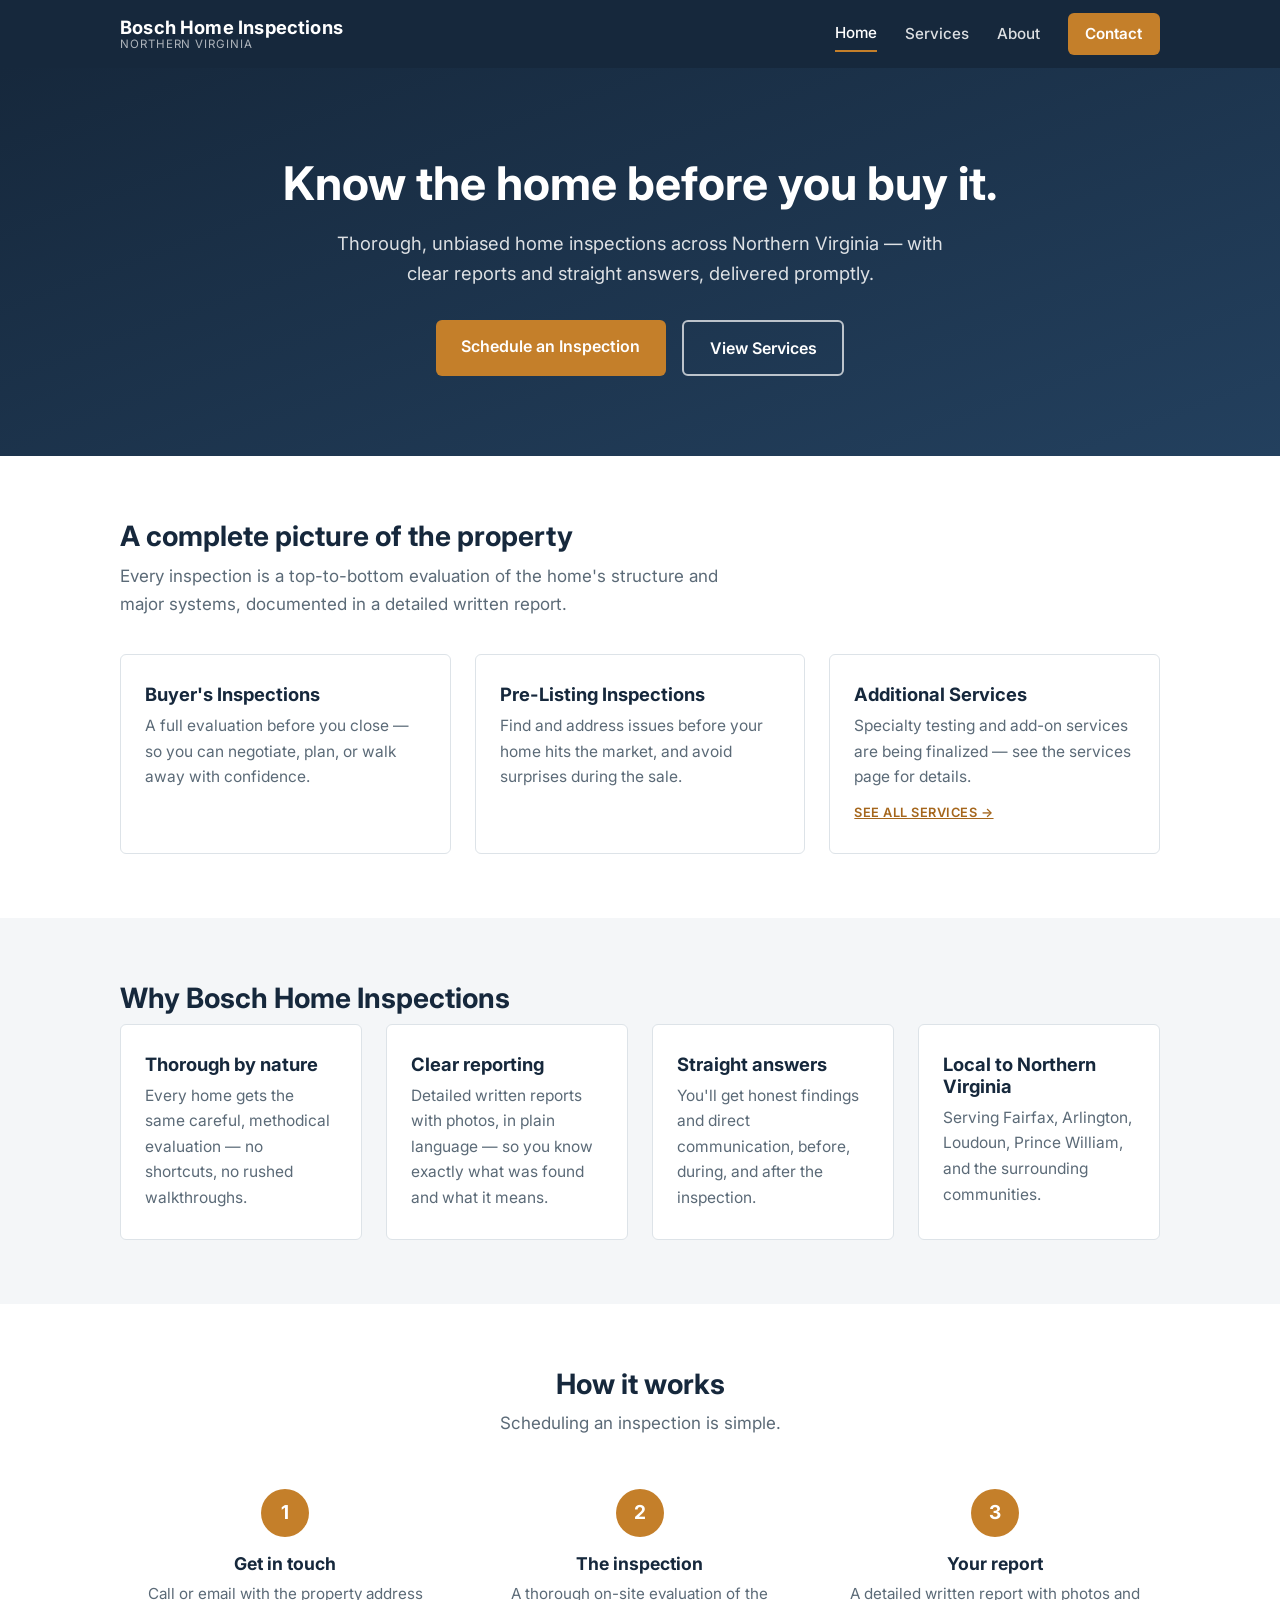
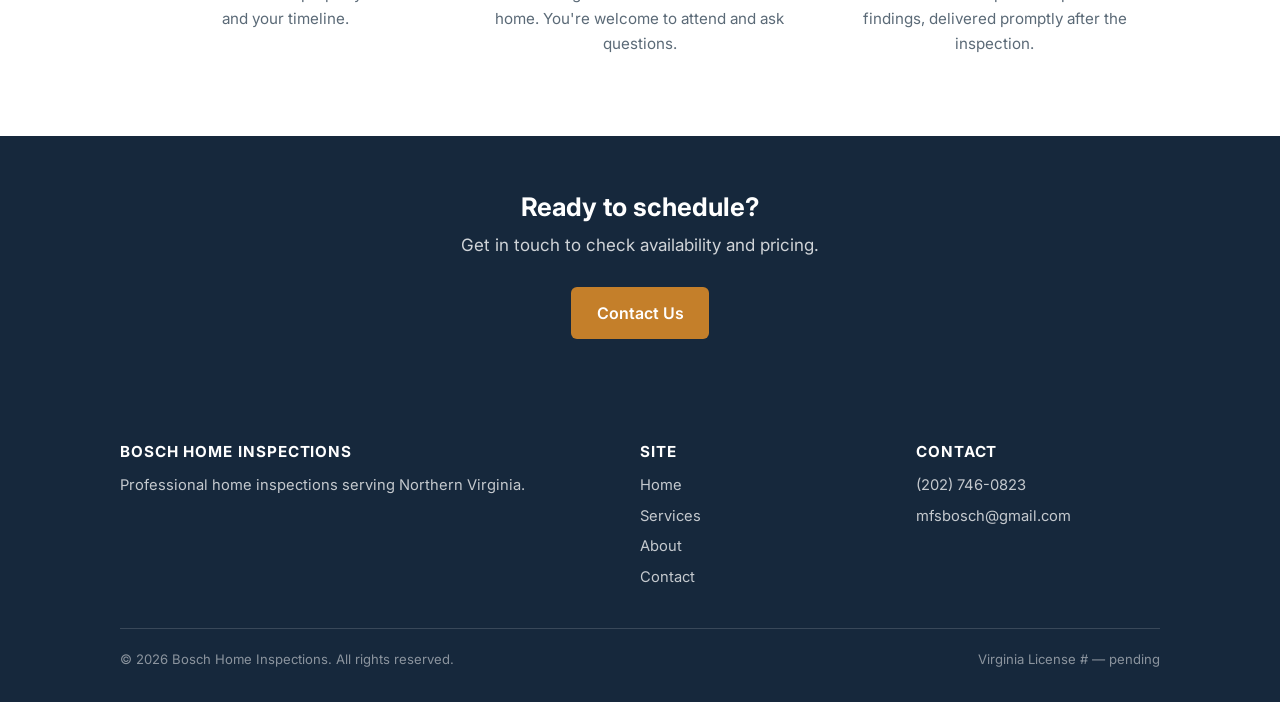
==== index.html @ d7fa2a2c "initial commit" ====
<!DOCTYPE html>
<html lang="en">
<head>
  <meta charset="UTF-8">
  <meta name="viewport" content="width=device-width, initial-scale=1.0">
  <title>Bosch Home Inspections | Home Inspector in Northern Virginia</title>
  <meta name="description" content="Thorough, professional home inspections across Northern Virginia. Clear reports, straight answers. Schedule with Bosch Home Inspections.">
  <link rel="preconnect" href="https://fonts.googleapis.com">
  <link rel="preconnect" href="https://fonts.gstatic.com" crossorigin>
  <link href="https://fonts.googleapis.com/css2?family=Inter:wght@400;500;600;700&display=swap" rel="stylesheet">
  <link rel="stylesheet" href="css/styles.css">
</head>
<body>

  <header class="site-header">
    <div class="container">
      <a class="logo" href="index.html">Bosch Home Inspections<span>Northern Virginia</span></a>
      <button class="nav-toggle" aria-label="Toggle navigation" aria-expanded="false">
        <span></span><span></span><span></span>
      </button>
      <nav class="site-nav" aria-label="Main navigation">
        <a href="index.html" aria-current="page">Home</a>
        <a href="services.html">Services</a>
        <a href="about.html">About</a>
        <a href="contact.html" class="nav-cta">Contact</a>
      </nav>
    </div>
  </header>

  <main>

    <section class="hero">
      <div class="container">
        <h1>Know the home before you buy it.</h1>
        <p>Thorough, unbiased home inspections across Northern Virginia — with clear reports and straight answers, delivered promptly.</p>
        <div class="hero-actions">
          <a class="btn btn-primary" href="contact.html">Schedule an Inspection</a>
          <a class="btn btn-outline" href="services.html">View Services</a>
        </div>
      </div>
    </section>

    <section class="section">
      <div class="container">
        <h2 class="section-title">A complete picture of the property</h2>
        <p class="section-lede">Every inspection is a top-to-bottom evaluation of the home's structure and major systems, documented in a detailed written report.</p>
        <div class="grid grid-3">
          <div class="card">
            <h3>Buyer's Inspections</h3>
            <p>A full evaluation before you close — so you can negotiate, plan, or walk away with confidence.</p>
          </div>
          <div class="card">
            <h3>Pre-Listing Inspections</h3>
            <p>Find and address issues before your home hits the market, and avoid surprises during the sale.</p>
          </div>
          <div class="card">
            <h3>Additional Services</h3>
            <p>Specialty testing and add-on services are being finalized — see the services page for details.</p>
            <a class="card-note" href="services.html">See all services →</a>
          </div>
        </div>
      </div>
    </section>

    <section class="section section-alt">
      <div class="container">
        <h2 class="section-title">Why Bosch Home Inspections</h2>
        <div class="grid grid-4">
          <div class="card">
            <h3>Thorough by nature</h3>
            <p>Every home gets the same careful, methodical evaluation — no shortcuts, no rushed walkthroughs.</p>
          </div>
          <div class="card">
            <h3>Clear reporting</h3>
            <p>Detailed written reports with photos, in plain language — so you know exactly what was found and what it means.</p>
          </div>
          <div class="card">
            <h3>Straight answers</h3>
            <p>You'll get honest findings and direct communication, before, during, and after the inspection.</p>
          </div>
          <div class="card">
            <h3>Local to Northern Virginia</h3>
            <p>Serving Fairfax, Arlington, Loudoun, Prince William, and the surrounding communities.</p>
          </div>
        </div>
      </div>
    </section>

    <section class="section section-center">
      <div class="container">
        <h2 class="section-title">How it works</h2>
        <p class="section-lede">Scheduling an inspection is simple.</p>
        <div class="grid grid-3">
          <div class="step">
            <div class="step-number">1</div>
            <h3>Get in touch</h3>
            <p>Call or email with the property address and your timeline.</p>
          </div>
          <div class="step">
            <div class="step-number">2</div>
            <h3>The inspection</h3>
            <p>A thorough on-site evaluation of the home. You're welcome to attend and ask questions.</p>
          </div>
          <div class="step">
            <div class="step-number">3</div>
            <h3>Your report</h3>
            <p>A detailed written report with photos and findings, delivered promptly after the inspection.</p>
          </div>
        </div>
      </div>
    </section>

    <section class="cta-band">
      <div class="container">
        <h2>Ready to schedule?</h2>
        <p>Get in touch to check availability and pricing.</p>
        <a class="btn btn-primary" href="contact.html">Contact Us</a>
      </div>
    </section>

  </main>

  <footer class="site-footer">
    <div class="container">
      <div class="footer-grid">
        <div>
          <h4>Bosch Home Inspections</h4>
          <p>Professional home inspections serving Northern Virginia.</p>
        </div>
        <div>
          <h4>Site</h4>
          <ul>
            <li><a href="index.html">Home</a></li>
            <li><a href="services.html">Services</a></li>
            <li><a href="about.html">About</a></li>
            <li><a href="contact.html">Contact</a></li>
          </ul>
        </div>
        <div>
          <h4>Contact</h4>
          <ul>
            <li><a href="tel:+12027460823">(202) 746-0823</a></li>
            <li><a href="mailto:mfsbosch@gmail.com">mfsbosch@gmail.com</a></li>
          </ul>
        </div>
      </div>
      <div class="footer-bottom">
        <span>&copy; 2026 Bosch Home Inspections. All rights reserved.</span>
        <span>Virginia License # — pending</span>
      </div>
    </div>
  </footer>

  <script>
    const toggle = document.querySelector('.nav-toggle');
    const nav = document.querySelector('.site-nav');
    toggle.addEventListener('click', () => {
      const open = nav.classList.toggle('open');
      toggle.setAttribute('aria-expanded', open);
    });
  </script>
</body>
</html>
---- css/styles.css ----
/* ==========================================================================
   Bosch Home Inspections — Shared Stylesheet
   --------------------------------------------------------------------------
   Brand tokens live in :root below. When final branding lands, swap the
   values there (colors, fonts) and the whole site updates.
   ========================================================================== */

:root {
  /* Brand colors — placeholder palette, swap when branding is final */
  --color-primary: #16283c;      /* deep navy — headers, footer, headings */
  --color-primary-light: #23405e;
  --color-accent: #c47f2a;       /* warm amber — CTAs, highlights */
  --color-accent-dark: #a5661c;
  --color-bg: #ffffff;
  --color-bg-alt: #f4f6f8;       /* alternating section background */
  --color-text: #2a3540;
  --color-text-muted: #5b6a77;
  --color-border: #dde3e8;

  /* Typography */
  --font-heading: "Inter", -apple-system, BlinkMacSystemFont, "Segoe UI", sans-serif;
  --font-body: "Inter", -apple-system, BlinkMacSystemFont, "Segoe UI", sans-serif;

  /* Layout */
  --container-max: 1080px;
  --radius: 6px;
}

/* ---- Reset / base ---- */

*,
*::before,
*::after {
  box-sizing: border-box;
  margin: 0;
  padding: 0;
}

html {
  scroll-behavior: smooth;
}

body {
  font-family: var(--font-body);
  font-size: 1.0625rem;
  line-height: 1.65;
  color: var(--color-text);
  background: var(--color-bg);
  -webkit-font-smoothing: antialiased;
}

img {
  max-width: 100%;
  display: block;
}

a {
  color: var(--color-accent-dark);
}

h1, h2, h3, h4 {
  font-family: var(--font-heading);
  color: var(--color-primary);
  line-height: 1.2;
  font-weight: 700;
}

.container {
  max-width: var(--container-max);
  margin: 0 auto;
  padding: 0 1.25rem;
}

/* ---- Header / navigation ---- */

.site-header {
  background: var(--color-primary);
  position: sticky;
  top: 0;
  z-index: 100;
}

.site-header .container {
  display: flex;
  align-items: center;
  justify-content: space-between;
  min-height: 68px;
  gap: 1rem;
}

.logo {
  color: #ffffff;
  text-decoration: none;
  font-family: var(--font-heading);
  font-weight: 700;
  font-size: 1.15rem;
  letter-spacing: 0.01em;
  line-height: 1.2;
}

.logo span {
  display: block;
  font-size: 0.72rem;
  font-weight: 400;
  color: rgba(255, 255, 255, 0.65);
  letter-spacing: 0.08em;
  text-transform: uppercase;
}

.nav-toggle {
  display: none;
  background: none;
  border: none;
  cursor: pointer;
  padding: 0.5rem;
}

.nav-toggle span {
  display: block;
  width: 24px;
  height: 2px;
  background: #ffffff;
  margin: 5px 0;
}

.site-nav {
  display: flex;
  align-items: center;
  gap: 1.75rem;
}

.site-nav a {
  color: rgba(255, 255, 255, 0.85);
  text-decoration: none;
  font-size: 0.95rem;
  font-weight: 500;
  padding: 0.25rem 0;
}

.site-nav a:hover,
.site-nav a[aria-current="page"] {
  color: #ffffff;
  border-bottom: 2px solid var(--color-accent);
}

.site-nav .nav-cta {
  background: var(--color-accent);
  color: #ffffff;
  padding: 0.5rem 1.1rem;
  border-radius: var(--radius);
  border-bottom: none;
  font-weight: 600;
}

.site-nav .nav-cta:hover {
  background: var(--color-accent-dark);
  border-bottom: none;
}

/* ---- Hero ---- */

.hero {
  background: linear-gradient(160deg, var(--color-primary) 0%, var(--color-primary-light) 100%);
  color: #ffffff;
  padding: 5.5rem 0 5rem;
  text-align: center;
}

.hero h1 {
  color: #ffffff;
  font-size: clamp(1.9rem, 4.5vw, 2.9rem);
  max-width: 720px;
  margin: 0 auto 1rem;
}

.hero p {
  font-size: 1.15rem;
  color: rgba(255, 255, 255, 0.85);
  max-width: 620px;
  margin: 0 auto 2rem;
}

.hero-actions {
  display: flex;
  gap: 1rem;
  justify-content: center;
  flex-wrap: wrap;
}

/* Page-top hero variant for interior pages */
.page-hero {
  background: linear-gradient(160deg, var(--color-primary) 0%, var(--color-primary-light) 100%);
  color: #ffffff;
  padding: 3.25rem 0;
}

.page-hero h1 {
  color: #ffffff;
  font-size: clamp(1.7rem, 3.5vw, 2.3rem);
}

.page-hero p {
  color: rgba(255, 255, 255, 0.85);
  max-width: 640px;
  margin-top: 0.5rem;
}

/* ---- Buttons ---- */

.btn {
  display: inline-block;
  padding: 0.8rem 1.6rem;
  border-radius: var(--radius);
  font-weight: 600;
  font-size: 1rem;
  text-decoration: none;
  transition: background 0.15s ease;
}

.btn-primary {
  background: var(--color-accent);
  color: #ffffff;
}

.btn-primary:hover {
  background: var(--color-accent-dark);
}

.btn-outline {
  border: 2px solid rgba(255, 255, 255, 0.7);
  color: #ffffff;
}

.btn-outline:hover {
  border-color: #ffffff;
  background: rgba(255, 255, 255, 0.08);
}

/* ---- Sections ---- */

.section {
  padding: 4rem 0;
}

.section-alt {
  background: var(--color-bg-alt);
}

.section-title {
  font-size: 1.75rem;
  margin-bottom: 0.5rem;
}

.section-lede {
  color: var(--color-text-muted);
  max-width: 640px;
  margin-bottom: 2.25rem;
}

.section-center {
  text-align: center;
}

.section-center .section-lede {
  margin-left: auto;
  margin-right: auto;
}

/* ---- Card grids ---- */

.grid {
  display: grid;
  gap: 1.5rem;
}

.grid-3 {
  grid-template-columns: repeat(3, 1fr);
}

.grid-4 {
  grid-template-columns: repeat(4, 1fr);
}

.card {
  background: var(--color-bg);
  border: 1px solid var(--color-border);
  border-radius: var(--radius);
  padding: 1.75rem 1.5rem;
}

.card h3 {
  font-size: 1.15rem;
  margin-bottom: 0.5rem;
}

.card p {
  font-size: 0.97rem;
  color: var(--color-text-muted);
}

.card .card-note {
  display: inline-block;
  margin-top: 0.75rem;
  font-size: 0.8rem;
  font-weight: 600;
  letter-spacing: 0.04em;
  text-transform: uppercase;
  color: var(--color-accent-dark);
}

/* ---- Steps (how it works) ---- */

.step {
  text-align: center;
  padding: 1rem;
}

.step-number {
  display: inline-flex;
  align-items: center;
  justify-content: center;
  width: 48px;
  height: 48px;
  border-radius: 50%;
  background: var(--color-accent);
  color: #ffffff;
  font-weight: 700;
  font-size: 1.2rem;
  margin-bottom: 1rem;
}

.step h3 {
  font-size: 1.1rem;
  margin-bottom: 0.4rem;
}

.step p {
  font-size: 0.95rem;
  color: var(--color-text-muted);
}

/* ---- Checklist (what's covered) ---- */

.checklist {
  list-style: none;
  display: grid;
  grid-template-columns: repeat(2, 1fr);
  gap: 0.6rem 2rem;
  margin-top: 1rem;
}

.checklist li {
  padding-left: 1.7rem;
  position: relative;
}

.checklist li::before {
  content: "✓";
  position: absolute;
  left: 0;
  color: var(--color-accent-dark);
  font-weight: 700;
}

/* ---- CTA band ---- */

.cta-band {
  background: var(--color-primary);
  color: #ffffff;
  text-align: center;
  padding: 3.5rem 0;
}

.cta-band h2 {
  color: #ffffff;
  font-size: 1.6rem;
  margin-bottom: 0.5rem;
}

.cta-band p {
  color: rgba(255, 255, 255, 0.8);
  margin-bottom: 1.75rem;
}

/* ---- Contact page ---- */

.contact-methods {
  display: grid;
  grid-template-columns: repeat(2, 1fr);
  gap: 1.5rem;
  margin-top: 2rem;
}

.contact-card {
  border: 1px solid var(--color-border);
  border-radius: var(--radius);
  padding: 2rem 1.75rem;
  text-align: center;
}

.contact-card h3 {
  font-size: 1.05rem;
  text-transform: uppercase;
  letter-spacing: 0.06em;
  color: var(--color-text-muted);
  font-weight: 600;
  margin-bottom: 0.6rem;
}

.contact-card a {
  font-size: 1.35rem;
  font-weight: 700;
  color: var(--color-primary);
  text-decoration: none;
}

.contact-card a:hover {
  color: var(--color-accent-dark);
}

.contact-card p {
  margin-top: 0.5rem;
  font-size: 0.95rem;
  color: var(--color-text-muted);
}

/* ---- Detail lists (about page) ---- */

.detail-block {
  margin-top: 2rem;
  padding-top: 2rem;
  border-top: 1px solid var(--color-border);
}

.detail-block h2 {
  font-size: 1.35rem;
  margin-bottom: 0.75rem;
}

.placeholder-tag {
  display: inline-block;
  background: var(--color-bg-alt);
  border: 1px dashed var(--color-border);
  border-radius: var(--radius);
  color: var(--color-text-muted);
  font-size: 0.85rem;
  padding: 0.35rem 0.75rem;
}

/* ---- Footer ---- */

.site-footer {
  background: var(--color-primary);
  color: rgba(255, 255, 255, 0.75);
  padding: 3rem 0 2rem;
  font-size: 0.92rem;
}

.footer-grid {
  display: grid;
  grid-template-columns: 2fr 1fr 1fr;
  gap: 2rem;
  margin-bottom: 2rem;
}

.site-footer h4 {
  color: #ffffff;
  font-size: 0.95rem;
  text-transform: uppercase;
  letter-spacing: 0.06em;
  margin-bottom: 0.75rem;
}

.site-footer a {
  color: rgba(255, 255, 255, 0.75);
  text-decoration: none;
}

.site-footer a:hover {
  color: #ffffff;
}

.site-footer ul {
  list-style: none;
}

.site-footer li {
  margin-bottom: 0.4rem;
}

.footer-bottom {
  border-top: 1px solid rgba(255, 255, 255, 0.15);
  padding-top: 1.25rem;
  font-size: 0.82rem;
  color: rgba(255, 255, 255, 0.5);
  display: flex;
  justify-content: space-between;
  flex-wrap: wrap;
  gap: 0.5rem;
}

/* ---- Responsive ---- */

@media (max-width: 860px) {
  .grid-3,
  .grid-4 {
    grid-template-columns: repeat(2, 1fr);
  }

  .footer-grid {
    grid-template-columns: 1fr;
  }
}

@media (max-width: 640px) {
  .nav-toggle {
    display: block;
  }

  .site-nav {
    display: none;
    position: absolute;
    top: 68px;
    left: 0;
    right: 0;
    background: var(--color-primary);
    flex-direction: column;
    align-items: flex-start;
    padding: 1rem 1.25rem 1.5rem;
    gap: 1rem;
    border-top: 1px solid rgba(255, 255, 255, 0.15);
  }

  .site-nav.open {
    display: flex;
  }

  .grid-3,
  .grid-4,
  .checklist,
  .contact-methods {
    grid-template-columns: 1fr;
  }

  .hero {
    padding: 4rem 0 3.5rem;
  }
}
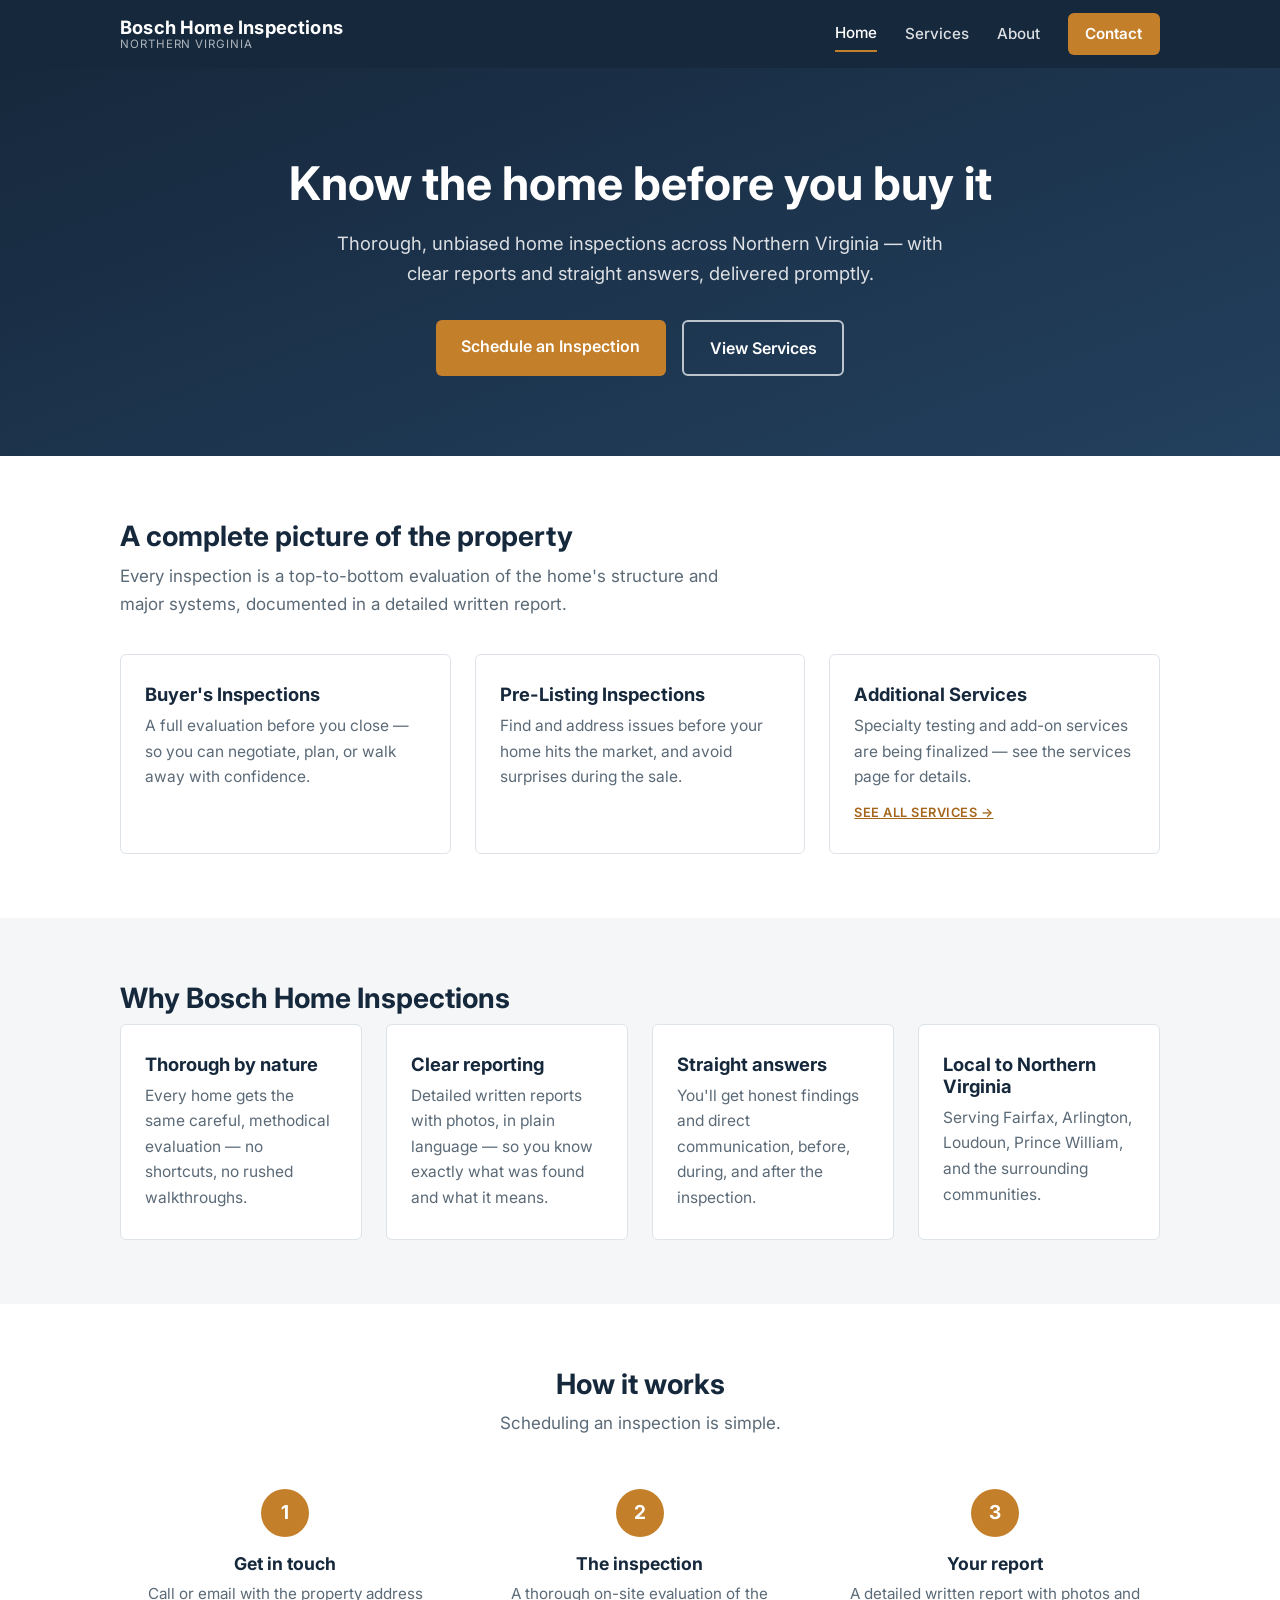
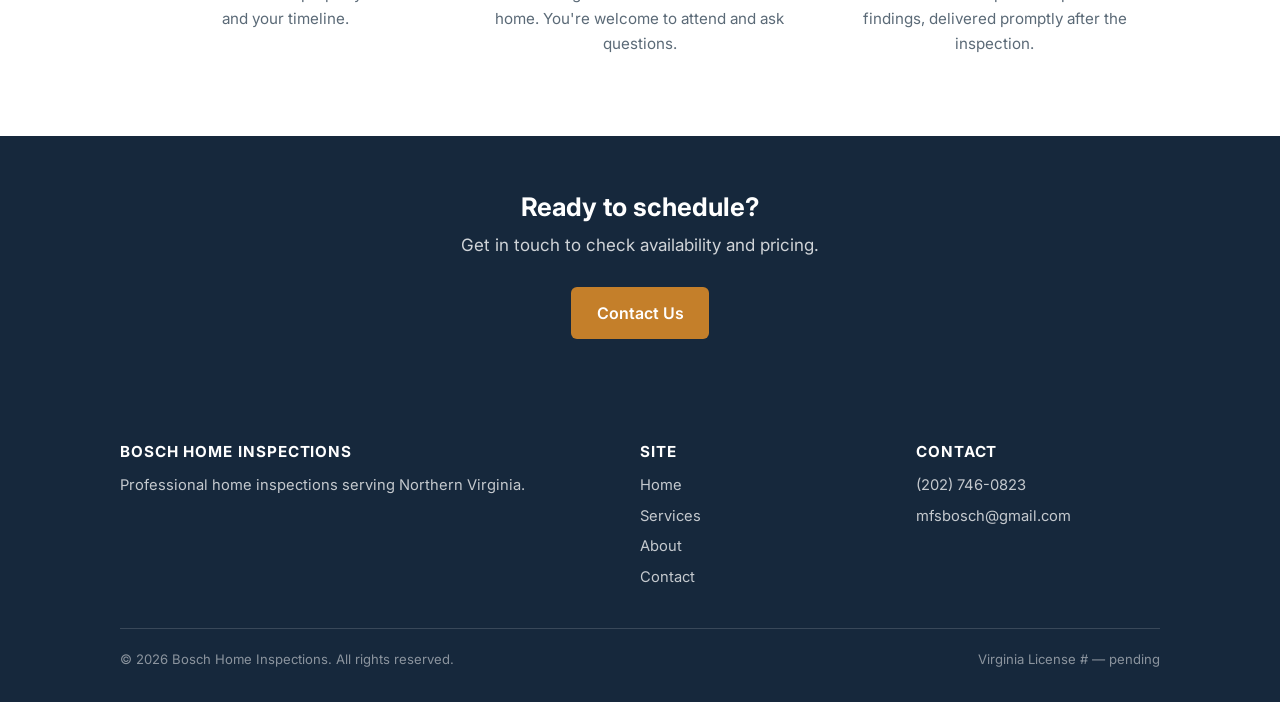
==== commit b4528304: "updated text size" ====
--- a/index.html
+++ b/index.html
@@ -31,7 +31,7 @@
 
     <section class="hero">
       <div class="container">
-        <h1>Know the home before you buy it.</h1>
+        <h1>Know the home before you&nbsp;buy&nbsp;it</h1>
         <p>Thorough, unbiased home inspections across Northern Virginia — with clear reports and straight answers, delivered promptly.</p>
         <div class="hero-actions">
           <a class="btn btn-primary" href="contact.html">Schedule an Inspection</a>
--- a/css/styles.css
+++ b/css/styles.css
@@ -169,8 +169,9 @@
 .hero h1 {
   color: #ffffff;
   font-size: clamp(1.9rem, 4.5vw, 2.9rem);
-  max-width: 720px;
+  max-width: 900px;
   margin: 0 auto 1rem;
+  text-wrap: balance;
 }
 
 .hero p {
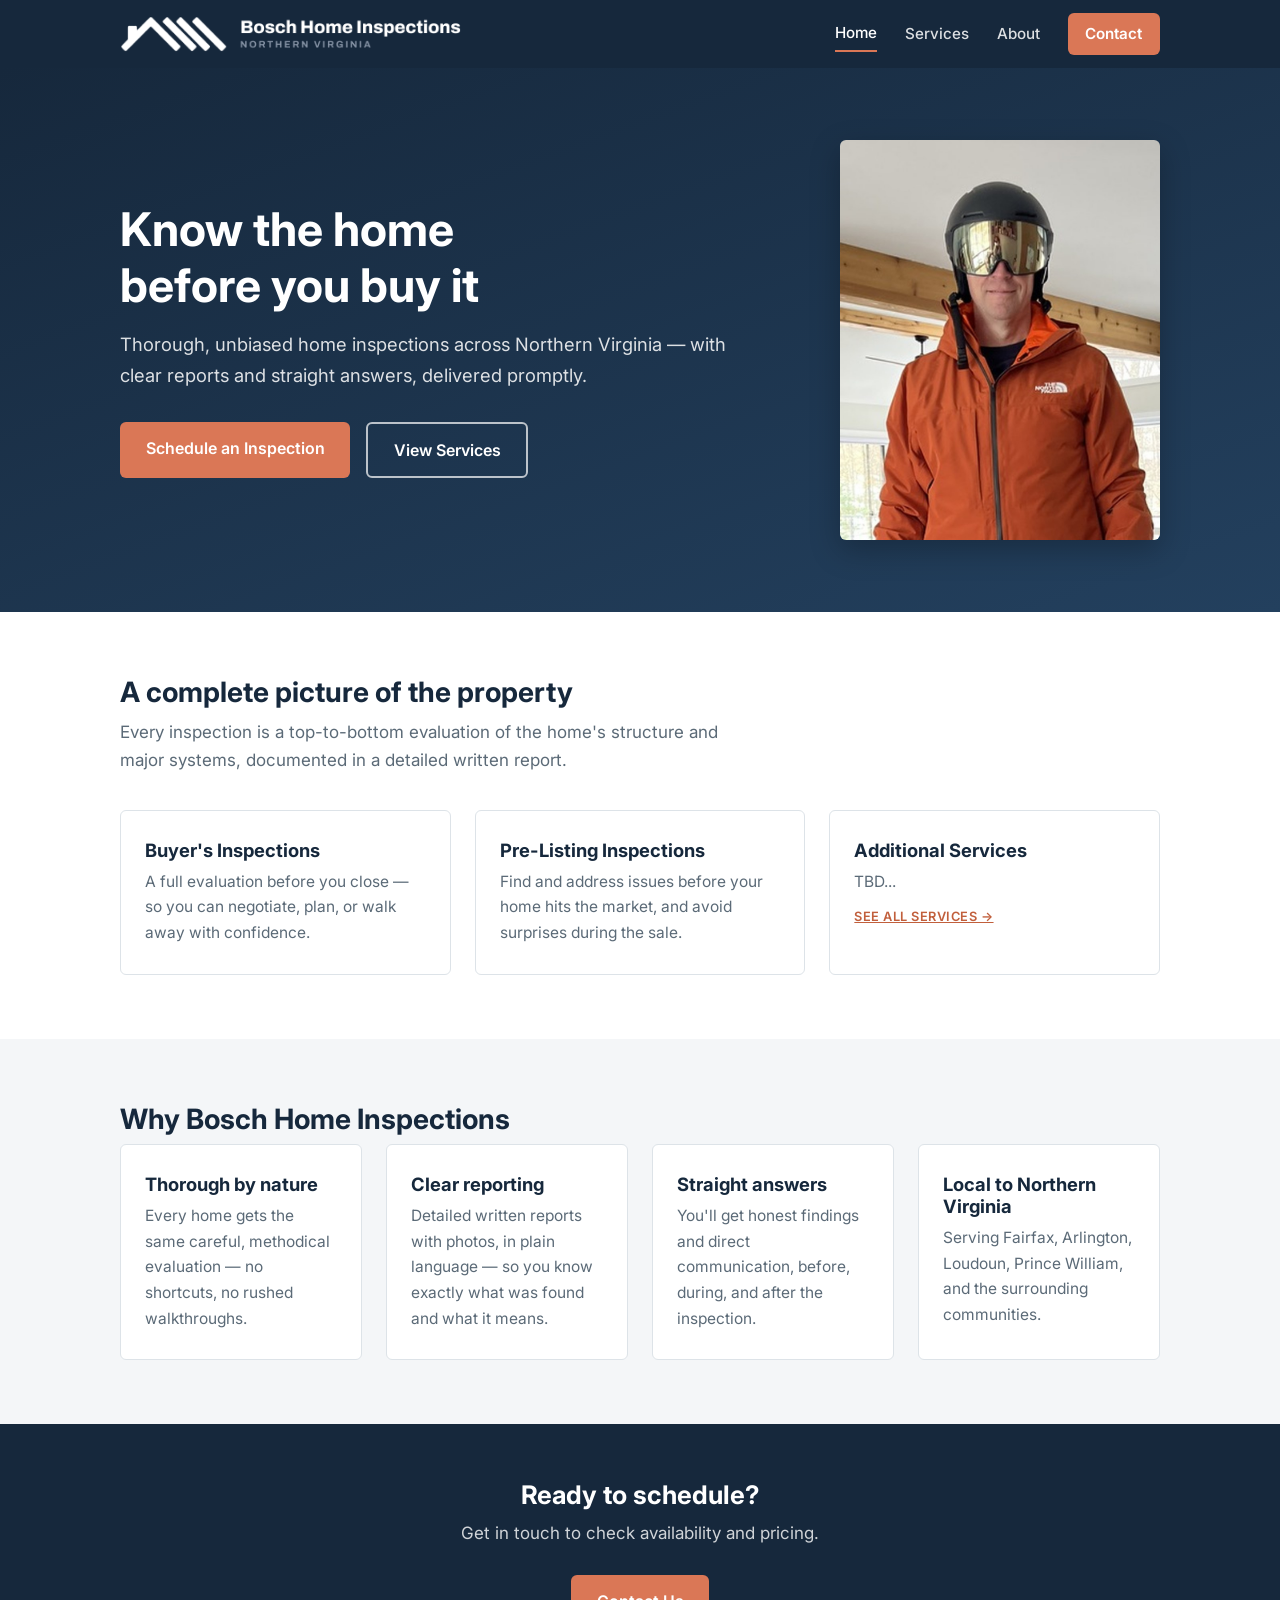
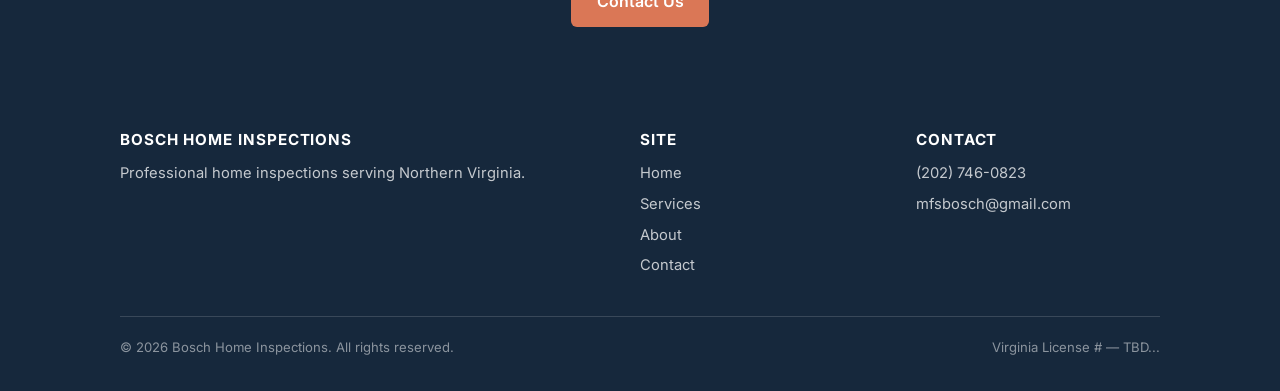
==== commit d7c9a12d: "major updates" ====
--- a/index.html
+++ b/index.html
@@ -14,7 +14,7 @@
 
   <header class="site-header">
     <div class="container">
-      <a class="logo" href="index.html">Bosch Home Inspections<span>Northern Virginia</span></a>
+      <a class="logo" href="index.html"><img src="images/logo-white.png" alt="Bosch Home Inspections — Northern Virginia"></a>
       <button class="nav-toggle" aria-label="Toggle navigation" aria-expanded="false">
         <span></span><span></span><span></span>
       </button>
@@ -30,12 +30,17 @@
   <main>
 
     <section class="hero">
-      <div class="container">
-        <h1>Know the home before you&nbsp;buy&nbsp;it</h1>
-        <p>Thorough, unbiased home inspections across Northern Virginia — with clear reports and straight answers, delivered promptly.</p>
-        <div class="hero-actions">
-          <a class="btn btn-primary" href="contact.html">Schedule an Inspection</a>
-          <a class="btn btn-outline" href="services.html">View Services</a>
+      <div class="container hero-layout">
+        <div class="hero-text">
+          <h1>Know the home before you&nbsp;buy&nbsp;it</h1>
+          <p>Thorough, unbiased home inspections across Northern Virginia — with clear reports and straight answers, delivered promptly.</p>
+          <div class="hero-actions">
+            <a class="btn btn-primary" href="contact.html">Schedule an Inspection</a>
+            <a class="btn btn-outline" href="services.html">View Services</a>
+          </div>
+        </div>
+        <div class="hero-photo">
+          <img src="images/michael.jpg" alt="Michael Bosch, home inspector" width="800" height="1000">
         </div>
       </div>
     </section>
@@ -55,7 +60,7 @@
           </div>
           <div class="card">
             <h3>Additional Services</h3>
-            <p>Specialty testing and add-on services are being finalized — see the services page for details.</p>
+            <p>TBD...</p>
             <a class="card-note" href="services.html">See all services →</a>
           </div>
         </div>
@@ -81,30 +86,6 @@
           <div class="card">
             <h3>Local to Northern Virginia</h3>
             <p>Serving Fairfax, Arlington, Loudoun, Prince William, and the surrounding communities.</p>
-          </div>
-        </div>
-      </div>
-    </section>
-
-    <section class="section section-center">
-      <div class="container">
-        <h2 class="section-title">How it works</h2>
-        <p class="section-lede">Scheduling an inspection is simple.</p>
-        <div class="grid grid-3">
-          <div class="step">
-            <div class="step-number">1</div>
-            <h3>Get in touch</h3>
-            <p>Call or email with the property address and your timeline.</p>
-          </div>
-          <div class="step">
-            <div class="step-number">2</div>
-            <h3>The inspection</h3>
-            <p>A thorough on-site evaluation of the home. You're welcome to attend and ask questions.</p>
-          </div>
-          <div class="step">
-            <div class="step-number">3</div>
-            <h3>Your report</h3>
-            <p>A detailed written report with photos and findings, delivered promptly after the inspection.</p>
           </div>
         </div>
       </div>
@@ -146,7 +127,7 @@
       </div>
       <div class="footer-bottom">
         <span>&copy; 2026 Bosch Home Inspections. All rights reserved.</span>
-        <span>Virginia License # — pending</span>
+        <span>Virginia License # — TBD...</span>
       </div>
     </div>
   </footer>
--- a/css/styles.css
+++ b/css/styles.css
@@ -9,8 +9,8 @@
   /* Brand colors — placeholder palette, swap when branding is final */
   --color-primary: #16283c;      /* deep navy — headers, footer, headings */
   --color-primary-light: #23405e;
-  --color-accent: #c47f2a;       /* warm amber — CTAs, highlights */
-  --color-accent-dark: #a5661c;
+  --color-accent: #da7756;       /* warm terracotta — CTAs, highlights */
+  --color-accent-dark: #c15f3c;
   --color-bg: #ffffff;
   --color-bg-alt: #f4f6f8;       /* alternating section background */
   --color-text: #2a3540;
@@ -89,22 +89,21 @@
 }
 
 .logo {
-  color: #ffffff;
-  text-decoration: none;
-  font-family: var(--font-heading);
-  font-weight: 700;
-  font-size: 1.15rem;
-  letter-spacing: 0.01em;
-  line-height: 1.2;
-}
-
-.logo span {
   display: block;
-  font-size: 0.72rem;
-  font-weight: 400;
-  color: rgba(255, 255, 255, 0.65);
-  letter-spacing: 0.08em;
-  text-transform: uppercase;
+  line-height: 0;
+}
+
+.logo img {
+  height: 36px;
+  width: auto;
+}
+
+@media (max-width: 640px) {
+  .logo img {
+    height: 28px;
+    max-width: 62vw;
+    object-fit: contain;
+  }
 }
 
 .nav-toggle {
@@ -162,15 +161,20 @@
 .hero {
   background: linear-gradient(160deg, var(--color-primary) 0%, var(--color-primary-light) 100%);
   color: #ffffff;
-  padding: 5.5rem 0 5rem;
-  text-align: center;
+  padding: 4.5rem 0;
+}
+
+.hero-layout {
+  display: grid;
+  grid-template-columns: 1fr 320px;
+  gap: 3.5rem;
+  align-items: center;
 }
 
 .hero h1 {
   color: #ffffff;
   font-size: clamp(1.9rem, 4.5vw, 2.9rem);
-  max-width: 900px;
-  margin: 0 auto 1rem;
+  margin-bottom: 1rem;
   text-wrap: balance;
 }
 
@@ -178,14 +182,20 @@
   font-size: 1.15rem;
   color: rgba(255, 255, 255, 0.85);
   max-width: 620px;
-  margin: 0 auto 2rem;
+  margin-bottom: 2rem;
 }
 
 .hero-actions {
   display: flex;
   gap: 1rem;
-  justify-content: center;
   flex-wrap: wrap;
+}
+
+.hero-photo img {
+  width: 100%;
+  height: auto;
+  border-radius: var(--radius);
+  box-shadow: 0 10px 30px rgba(0, 0, 0, 0.25);
 }
 
 /* Page-top hero variant for interior pages */
@@ -307,6 +317,34 @@
   letter-spacing: 0.04em;
   text-transform: uppercase;
   color: var(--color-accent-dark);
+}
+
+/* ---- Split section (photo + text) ---- */
+
+.split {
+  display: grid;
+  grid-template-columns: 340px 1fr;
+  gap: 3rem;
+  align-items: center;
+}
+
+.split img {
+  width: 100%;
+  height: auto;
+  border-radius: var(--radius);
+  box-shadow: 0 8px 24px rgba(22, 40, 60, 0.12);
+}
+
+@media (max-width: 720px) {
+  .split {
+    grid-template-columns: 1fr;
+    gap: 1.75rem;
+  }
+
+  .split img {
+    max-width: 340px;
+    margin: 0 auto;
+  }
 }
 
 /* ---- Steps (how it works) ---- */
@@ -544,6 +582,26 @@
   }
 
   .hero {
-    padding: 4rem 0 3.5rem;
-  }
-}
+    padding: 3.5rem 0;
+    text-align: center;
+  }
+
+  .hero-layout {
+    grid-template-columns: 1fr;
+    gap: 2.5rem;
+  }
+
+  .hero p {
+    margin-left: auto;
+    margin-right: auto;
+  }
+
+  .hero-actions {
+    justify-content: center;
+  }
+
+  .hero-photo img {
+    max-width: 300px;
+    margin: 0 auto;
+  }
+}
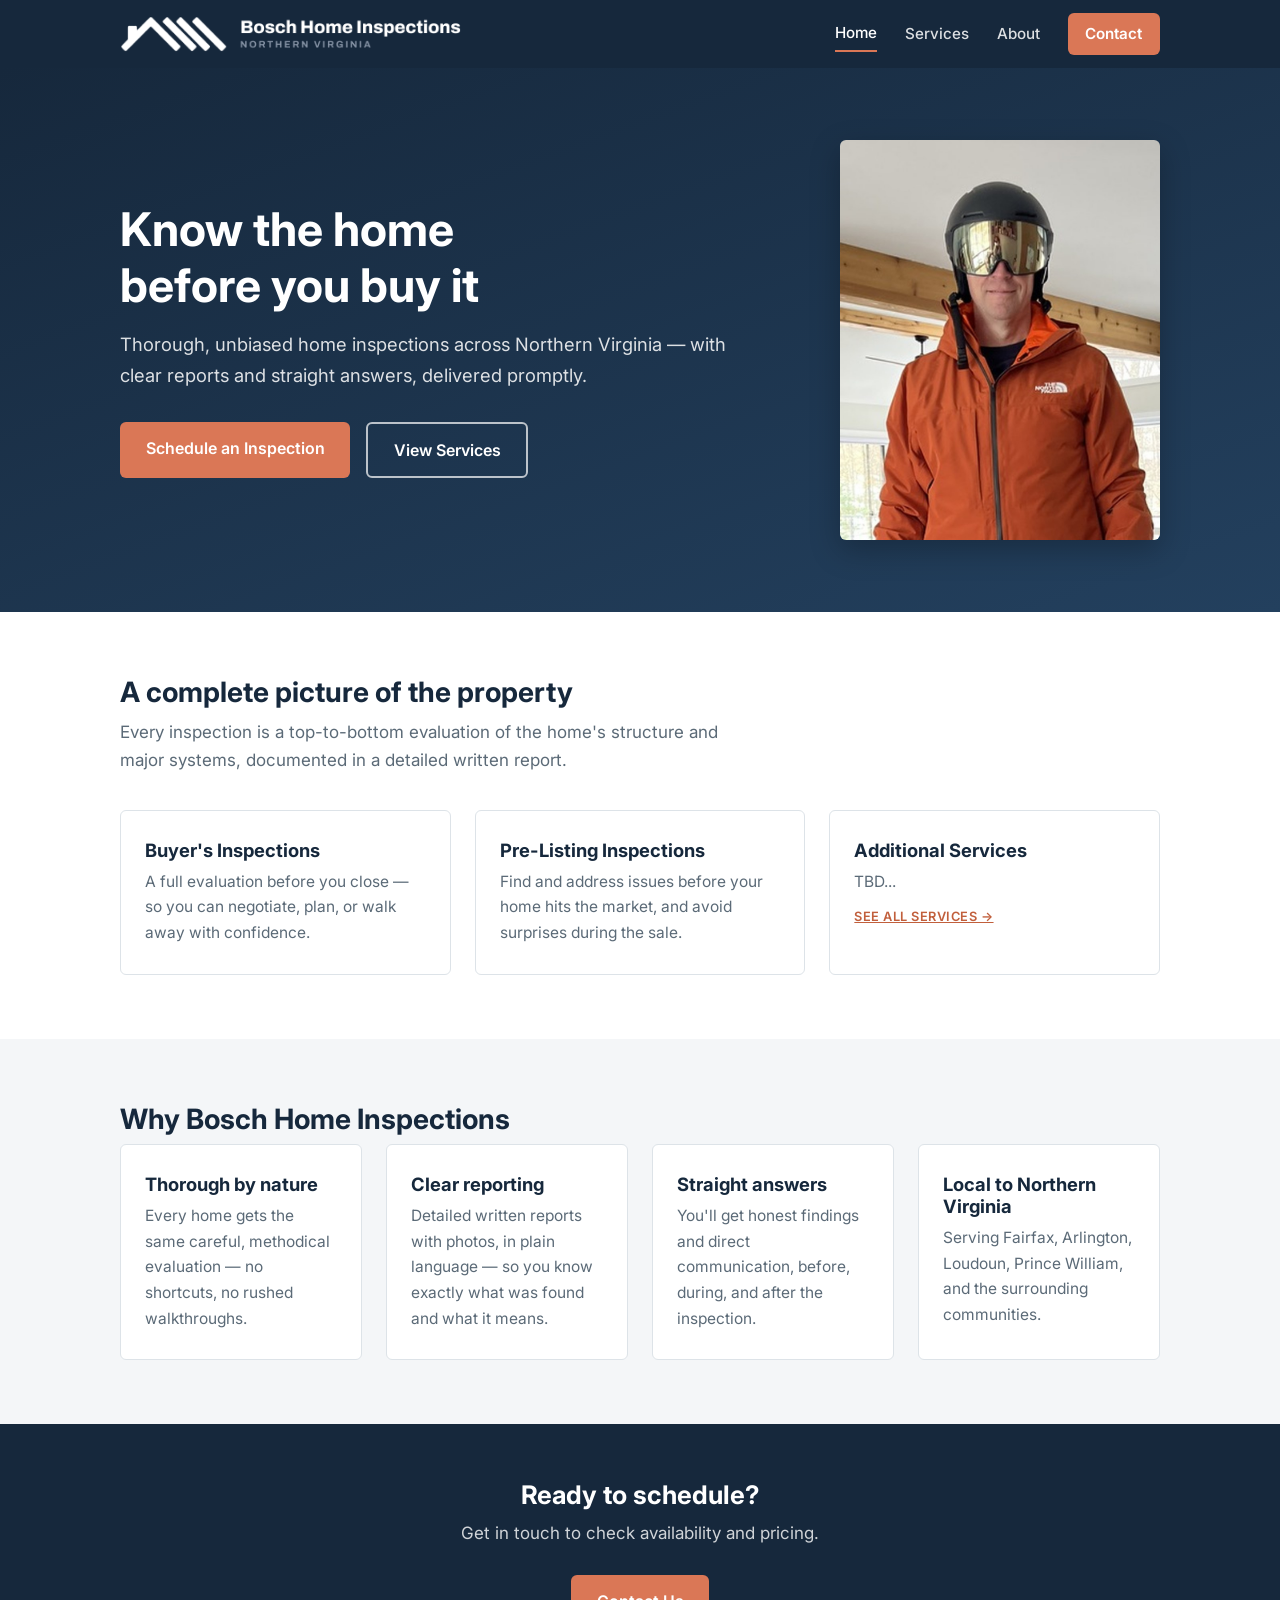
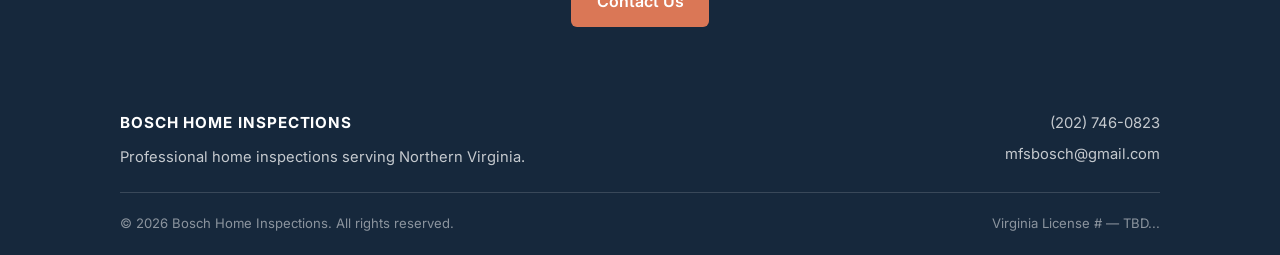
==== commit 52394958: "minor updates" ====
--- a/index.html
+++ b/index.html
@@ -103,27 +103,15 @@
 
   <footer class="site-footer">
     <div class="container">
-      <div class="footer-grid">
+      <div class="footer-main">
         <div>
           <h4>Bosch Home Inspections</h4>
           <p>Professional home inspections serving Northern Virginia.</p>
         </div>
-        <div>
-          <h4>Site</h4>
-          <ul>
-            <li><a href="index.html">Home</a></li>
-            <li><a href="services.html">Services</a></li>
-            <li><a href="about.html">About</a></li>
-            <li><a href="contact.html">Contact</a></li>
-          </ul>
-        </div>
-        <div>
-          <h4>Contact</h4>
-          <ul>
-            <li><a href="tel:+12027460823">(202) 746-0823</a></li>
-            <li><a href="mailto:mfsbosch@gmail.com">mfsbosch@gmail.com</a></li>
-          </ul>
-        </div>
+        <ul class="footer-contact">
+          <li><a href="tel:+12027460823">(202) 746-0823</a></li>
+          <li><a href="mailto:mfsbosch@gmail.com">mfsbosch@gmail.com</a></li>
+        </ul>
       </div>
       <div class="footer-bottom">
         <span>&copy; 2026 Bosch Home Inspections. All rights reserved.</span>
--- a/css/styles.css
+++ b/css/styles.css
@@ -1,12 +1,12 @@
 /* ==========================================================================
    Bosch Home Inspections — Shared Stylesheet
    --------------------------------------------------------------------------
-   Brand tokens live in :root below. When final branding lands, swap the
-   values there (colors, fonts) and the whole site updates.
+   Brand tokens (colors, fonts) live in :root below — edit there and the
+   whole site updates.
    ========================================================================== */
 
 :root {
-  /* Brand colors — placeholder palette, swap when branding is final */
+  /* Brand colors */
   --color-primary: #16283c;      /* deep navy — headers, footer, headings */
   --color-primary-light: #23405e;
   --color-accent: #da7756;       /* warm terracotta — CTAs, highlights */
@@ -347,37 +347,6 @@
   }
 }
 
-/* ---- Steps (how it works) ---- */
-
-.step {
-  text-align: center;
-  padding: 1rem;
-}
-
-.step-number {
-  display: inline-flex;
-  align-items: center;
-  justify-content: center;
-  width: 48px;
-  height: 48px;
-  border-radius: 50%;
-  background: var(--color-accent);
-  color: #ffffff;
-  font-weight: 700;
-  font-size: 1.2rem;
-  margin-bottom: 1rem;
-}
-
-.step h3 {
-  font-size: 1.1rem;
-  margin-bottom: 0.4rem;
-}
-
-.step p {
-  font-size: 0.95rem;
-  color: var(--color-text-muted);
-}
-
 /* ---- Checklist (what's covered) ---- */
 
 .checklist {
@@ -476,30 +445,26 @@
   margin-bottom: 0.75rem;
 }
 
-.placeholder-tag {
-  display: inline-block;
-  background: var(--color-bg-alt);
-  border: 1px dashed var(--color-border);
-  border-radius: var(--radius);
-  color: var(--color-text-muted);
-  font-size: 0.85rem;
-  padding: 0.35rem 0.75rem;
-}
-
 /* ---- Footer ---- */
 
 .site-footer {
   background: var(--color-primary);
   color: rgba(255, 255, 255, 0.75);
-  padding: 3rem 0 2rem;
+  padding: 1.75rem 0 1.25rem;
   font-size: 0.92rem;
 }
 
-.footer-grid {
-  display: grid;
-  grid-template-columns: 2fr 1fr 1fr;
+.footer-main {
+  display: flex;
+  justify-content: space-between;
+  align-items: center;
   gap: 2rem;
-  margin-bottom: 2rem;
+  flex-wrap: wrap;
+  margin-bottom: 1.25rem;
+}
+
+.footer-contact {
+  text-align: right;
 }
 
 .site-footer h4 {
@@ -546,8 +511,14 @@
     grid-template-columns: repeat(2, 1fr);
   }
 
-  .footer-grid {
-    grid-template-columns: 1fr;
+  .footer-main {
+    flex-direction: column;
+    align-items: flex-start;
+    gap: 1rem;
+  }
+
+  .footer-contact {
+    text-align: left;
   }
 }
 
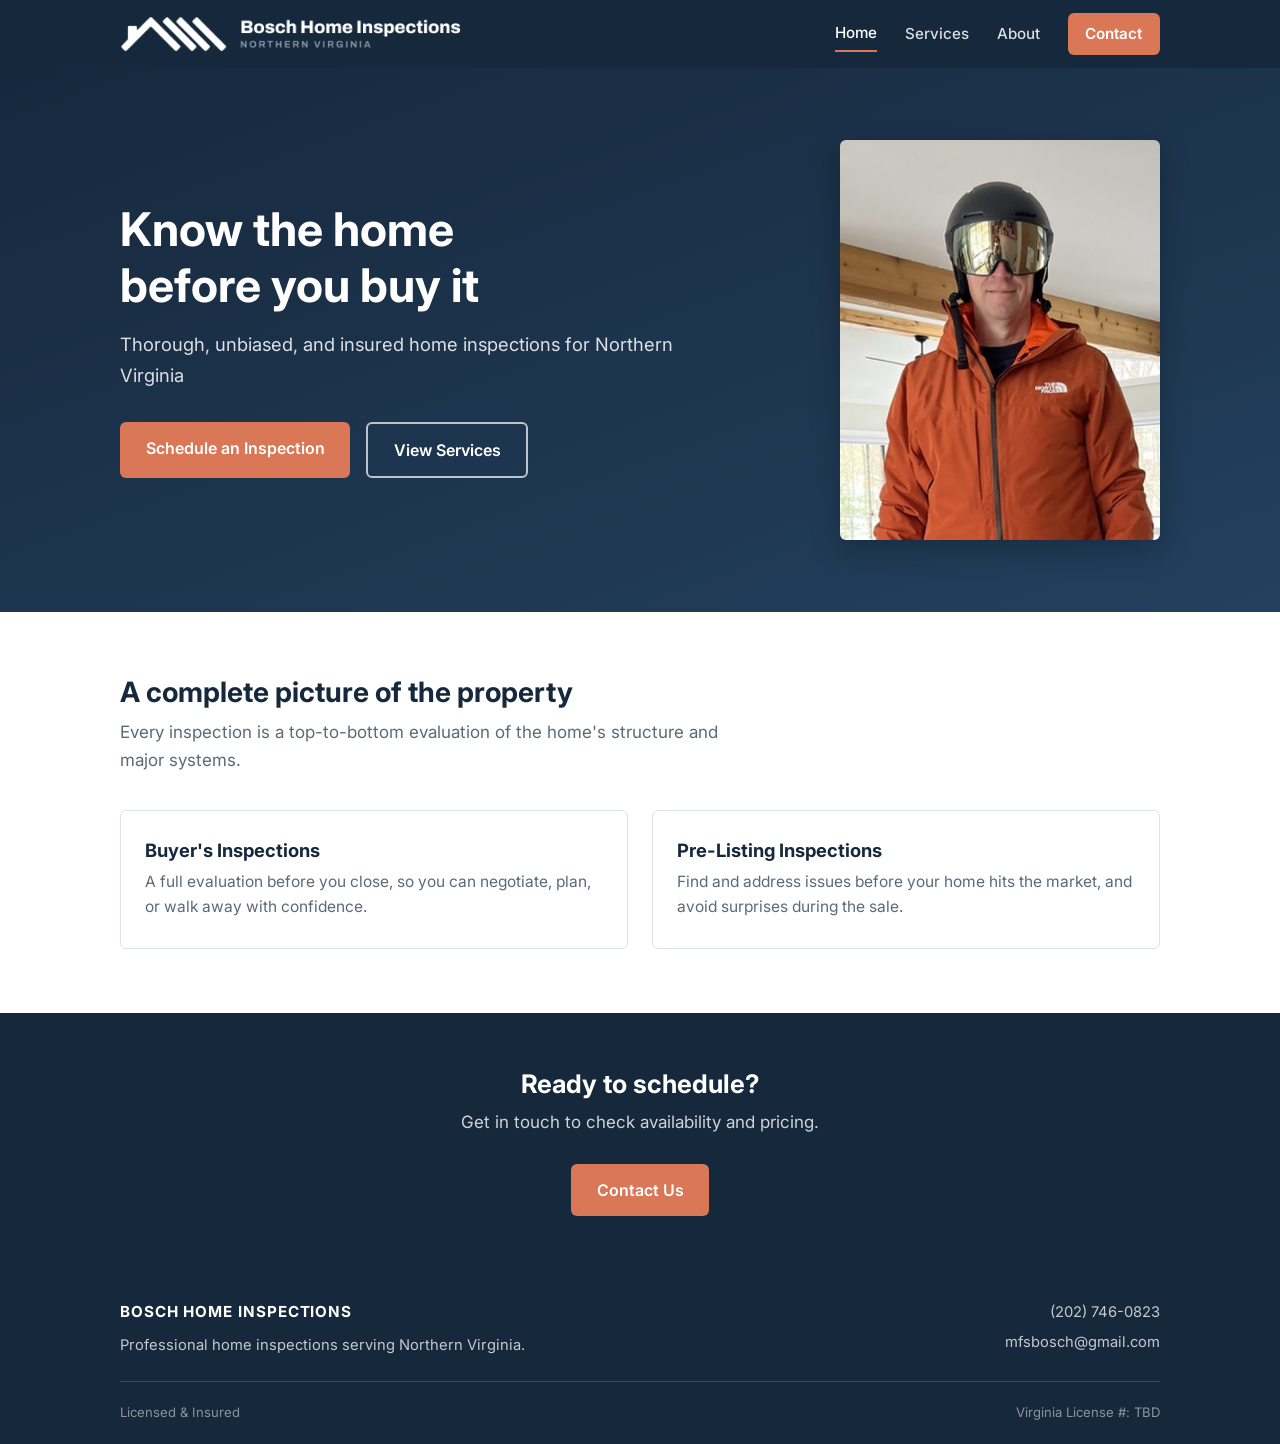
==== commit c1367f20: "Misc updates" ====
--- a/index.html
+++ b/index.html
@@ -4,7 +4,7 @@
   <meta charset="UTF-8">
   <meta name="viewport" content="width=device-width, initial-scale=1.0">
   <title>Bosch Home Inspections | Home Inspector in Northern Virginia</title>
-  <meta name="description" content="Thorough, professional home inspections across Northern Virginia. Clear reports, straight answers. Schedule with Bosch Home Inspections.">
+  <meta name="description" content="Thorough, unbiased, and insured home inspections across Northern Virginia. Schedule with Bosch Home Inspections.">
   <link rel="preconnect" href="https://fonts.googleapis.com">
   <link rel="preconnect" href="https://fonts.gstatic.com" crossorigin>
   <link href="https://fonts.googleapis.com/css2?family=Inter:wght@400;500;600;700&display=swap" rel="stylesheet">
@@ -14,7 +14,7 @@
 
   <header class="site-header">
     <div class="container">
-      <a class="logo" href="index.html"><img src="images/logo-white.png" alt="Bosch Home Inspections — Northern Virginia"></a>
+      <a class="logo" href="index.html"><img src="images/logo-white.png" alt="Bosch Home Inspections"></a>
       <button class="nav-toggle" aria-label="Toggle navigation" aria-expanded="false">
         <span></span><span></span><span></span>
       </button>
@@ -33,7 +33,7 @@
       <div class="container hero-layout">
         <div class="hero-text">
           <h1>Know the home before you&nbsp;buy&nbsp;it</h1>
-          <p>Thorough, unbiased home inspections across Northern Virginia — with clear reports and straight answers, delivered promptly.</p>
+          <p>Thorough, unbiased, and insured home inspections for Northern Virginia</p>
           <div class="hero-actions">
             <a class="btn btn-primary" href="contact.html">Schedule an Inspection</a>
             <a class="btn btn-outline" href="services.html">View Services</a>
@@ -48,44 +48,15 @@
     <section class="section">
       <div class="container">
         <h2 class="section-title">A complete picture of the property</h2>
-        <p class="section-lede">Every inspection is a top-to-bottom evaluation of the home's structure and major systems, documented in a detailed written report.</p>
-        <div class="grid grid-3">
+        <p class="section-lede">Every inspection is a top-to-bottom evaluation of the home's structure and major systems.</p>
+        <div class="grid grid-2">
           <div class="card">
             <h3>Buyer's Inspections</h3>
-            <p>A full evaluation before you close — so you can negotiate, plan, or walk away with confidence.</p>
+            <p>A full evaluation before you close, so you can negotiate, plan, or walk away with confidence.</p>
           </div>
           <div class="card">
             <h3>Pre-Listing Inspections</h3>
             <p>Find and address issues before your home hits the market, and avoid surprises during the sale.</p>
-          </div>
-          <div class="card">
-            <h3>Additional Services</h3>
-            <p>TBD...</p>
-            <a class="card-note" href="services.html">See all services →</a>
-          </div>
-        </div>
-      </div>
-    </section>
-
-    <section class="section section-alt">
-      <div class="container">
-        <h2 class="section-title">Why Bosch Home Inspections</h2>
-        <div class="grid grid-4">
-          <div class="card">
-            <h3>Thorough by nature</h3>
-            <p>Every home gets the same careful, methodical evaluation — no shortcuts, no rushed walkthroughs.</p>
-          </div>
-          <div class="card">
-            <h3>Clear reporting</h3>
-            <p>Detailed written reports with photos, in plain language — so you know exactly what was found and what it means.</p>
-          </div>
-          <div class="card">
-            <h3>Straight answers</h3>
-            <p>You'll get honest findings and direct communication, before, during, and after the inspection.</p>
-          </div>
-          <div class="card">
-            <h3>Local to Northern Virginia</h3>
-            <p>Serving Fairfax, Arlington, Loudoun, Prince William, and the surrounding communities.</p>
           </div>
         </div>
       </div>
@@ -114,8 +85,8 @@
         </ul>
       </div>
       <div class="footer-bottom">
-        <span>&copy; 2026 Bosch Home Inspections. All rights reserved.</span>
-        <span>Virginia License # — TBD...</span>
+        <span>Licensed &amp; Insured</span>
+        <span>Virginia License #: TBD</span>
       </div>
     </div>
   </footer>
--- a/css/styles.css
+++ b/css/styles.css
@@ -284,6 +284,10 @@
   gap: 1.5rem;
 }
 
+.grid-2 {
+  grid-template-columns: repeat(2, 1fr);
+}
+
 .grid-3 {
   grid-template-columns: repeat(3, 1fr);
 }
@@ -366,7 +370,7 @@
   content: "✓";
   position: absolute;
   left: 0;
-  color: var(--color-accent-dark);
+  color: var(--color-text);
   font-weight: 700;
 }
 
@@ -545,6 +549,7 @@
     display: flex;
   }
 
+  .grid-2,
   .grid-3,
   .grid-4,
   .checklist,
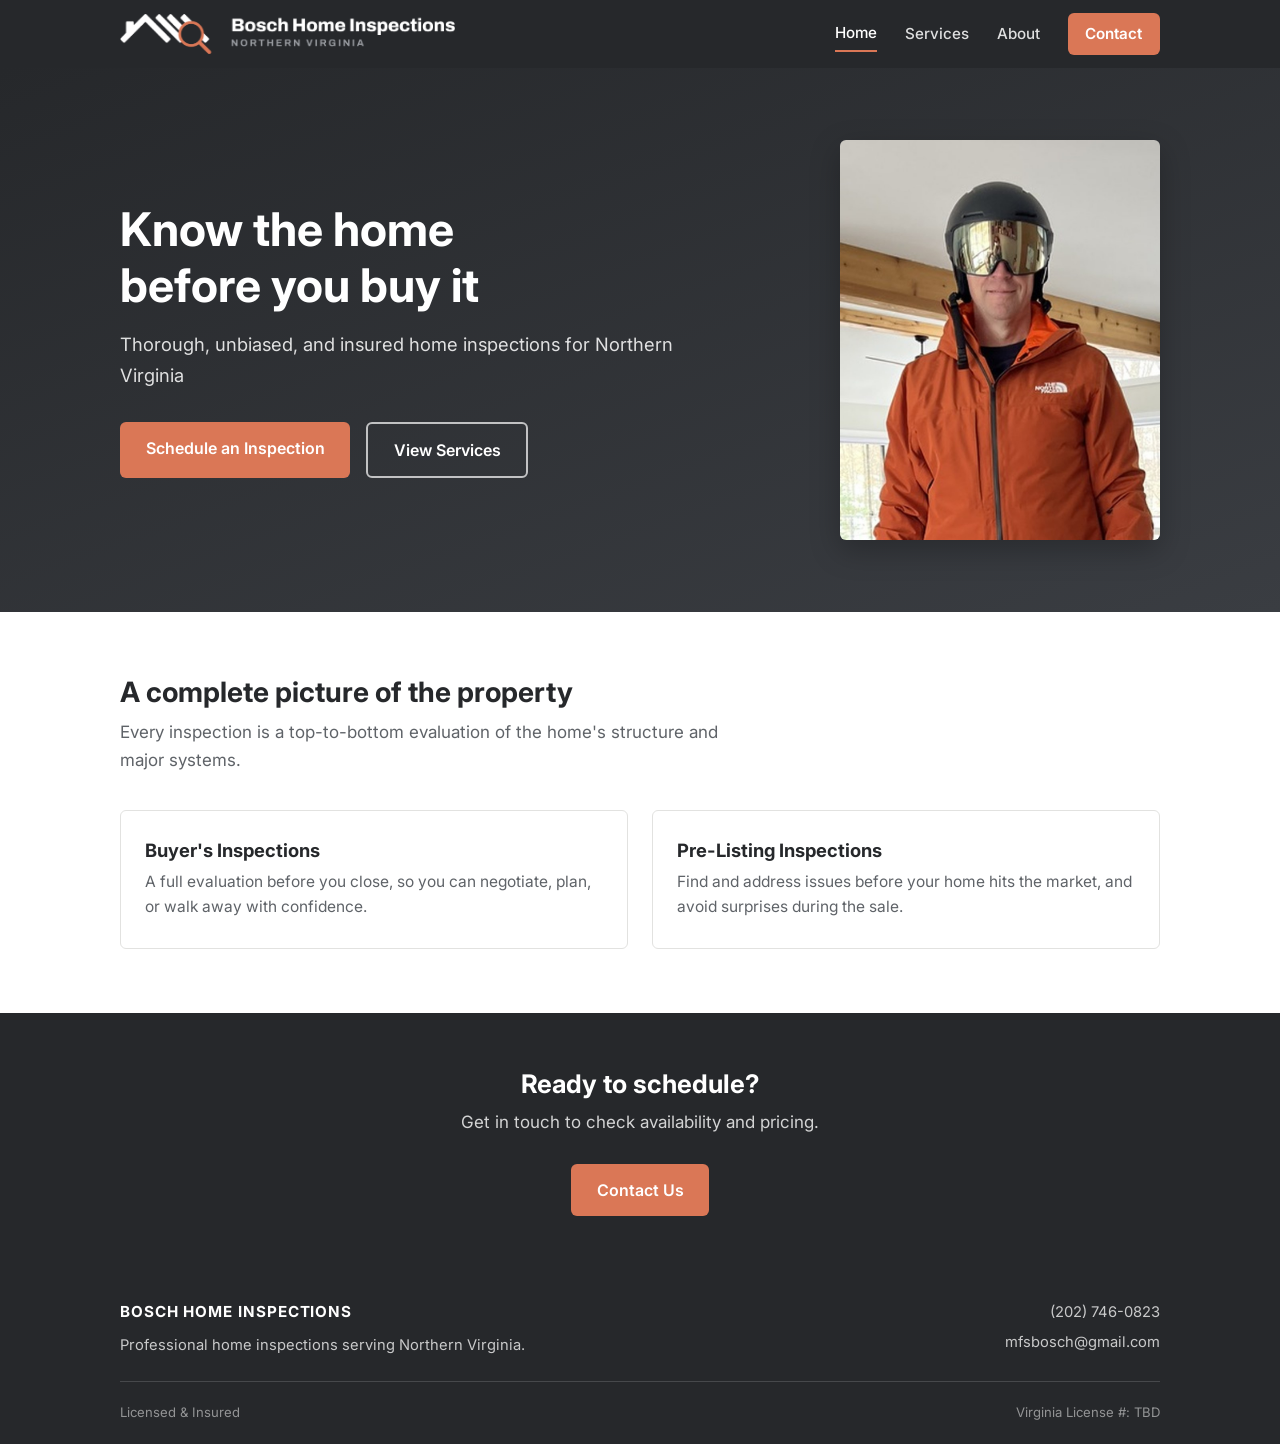
==== commit a5d15407: "misc aesthetic updates" ====
--- a/index.html
+++ b/index.html
@@ -14,7 +14,7 @@
 
   <header class="site-header">
     <div class="container">
-      <a class="logo" href="index.html"><img src="images/logo-white.png" alt="Bosch Home Inspections"></a>
+      <a class="logo" href="index.html"><img src="images/logo.png" alt="Bosch Home Inspections"></a>
       <button class="nav-toggle" aria-label="Toggle navigation" aria-expanded="false">
         <span></span><span></span><span></span>
       </button>
--- a/css/styles.css
+++ b/css/styles.css
@@ -7,15 +7,15 @@
 
 :root {
   /* Brand colors */
-  --color-primary: #16283c;      /* deep navy — headers, footer, headings */
-  --color-primary-light: #23405e;
+  --color-primary: #26282b;      /* charcoal: headers, footer, headings */
+  --color-primary-light: #3a3d42;
   --color-accent: #da7756;       /* warm terracotta — CTAs, highlights */
   --color-accent-dark: #c15f3c;
   --color-bg: #ffffff;
-  --color-bg-alt: #f4f6f8;       /* alternating section background */
-  --color-text: #2a3540;
-  --color-text-muted: #5b6a77;
-  --color-border: #dde3e8;
+  --color-bg-alt: #f4f4f3;       /* alternating section background */
+  --color-text: #2b2d30;
+  --color-text-muted: #5f6368;
+  --color-border: #e2e2e0;
 
   /* Typography */
   --font-heading: "Inter", -apple-system, BlinkMacSystemFont, "Segoe UI", sans-serif;
@@ -94,13 +94,13 @@
 }
 
 .logo img {
-  height: 36px;
+  height: 40px;
   width: auto;
 }
 
 @media (max-width: 640px) {
   .logo img {
-    height: 28px;
+    height: 32px;
     max-width: 62vw;
     object-fit: contain;
   }
@@ -336,7 +336,7 @@
   width: 100%;
   height: auto;
   border-radius: var(--radius);
-  box-shadow: 0 8px 24px rgba(22, 40, 60, 0.12);
+  box-shadow: 0 8px 24px rgba(30, 32, 35, 0.12);
 }
 
 @media (max-width: 720px) {
